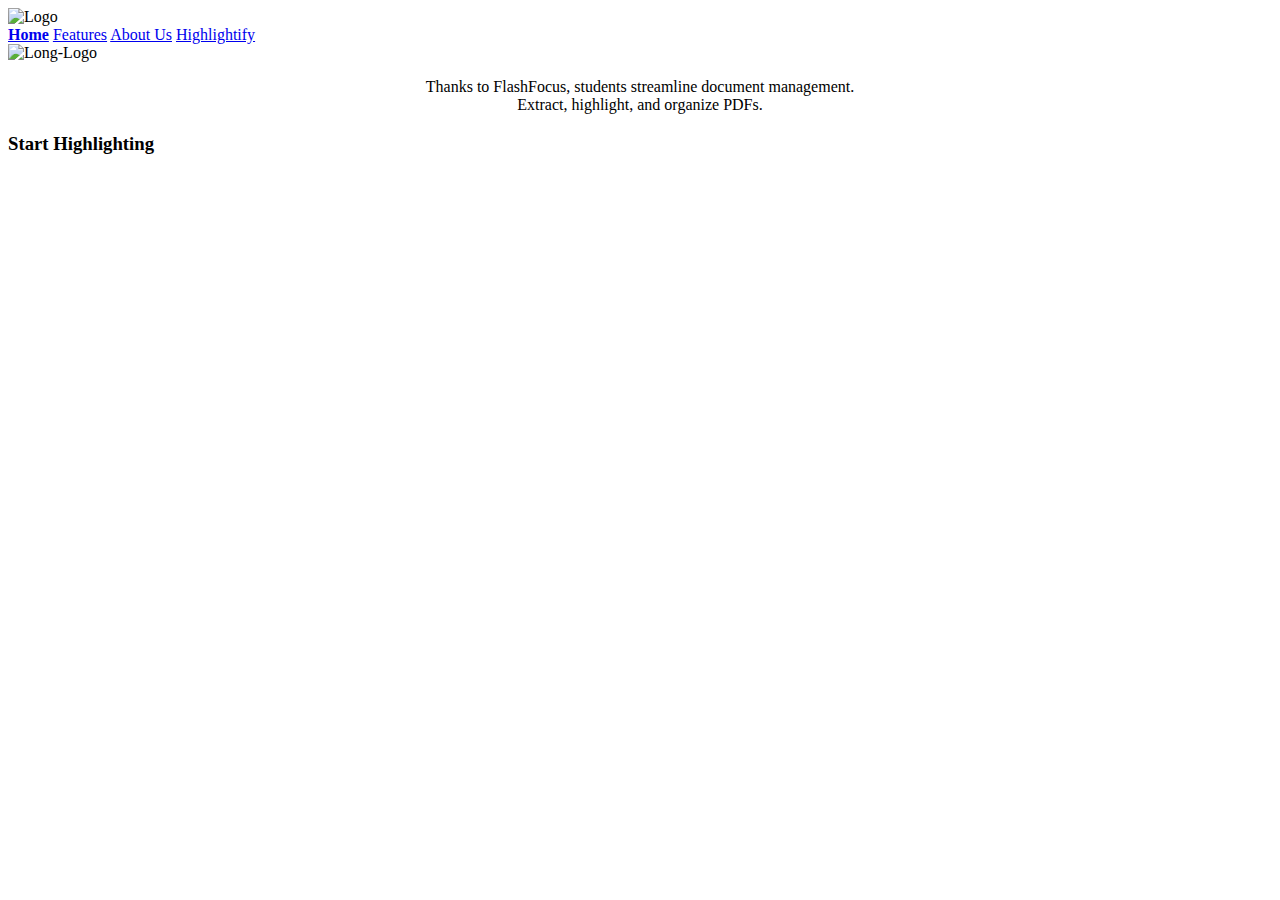
==== myapp/templates/index.html @ 9979d571 "changed file structure" ====
<!DOCTYPE html>
<html lang="en">
<head>
    <meta charset="UTF-8">
    <meta name="viewport" content="width=device-width, initial-scale=1.0">
    
    <link rel="stylesheet" href="css/home.css">
    <link rel="stylesheet" href="css/header.css">
    <link rel="stylesheet" href="../css/default.css">

    <link rel="preconnect" href="https://fonts.googleapis.com">
    <link rel="preconnect" href="https://fonts.gstatic.com" crossorigin>
    <link href="https://fonts.googleapis.com/css2?family=League+Spartan:wght@100..900&display=swap" rel="stylesheet">


    <title>FlashFocus</title>
</head>
<body>
    <header>
        <img src="assets/images/long-logo.png" alt="Logo" height="50">
        <nav>
            <a href="index.html"><strong>Home</strong></a>
            <a href="html/features.html">Features</a>
            <a href="html/about-us.html">About Us</a>
            <a href="html/highlightify.html">Highlightify</a>
        </nav>
    </header>

    <main>
        <img src="assets/images/long-logo.png" alt="Long-Logo" width="800">
        <p style="text-align: center;">Thanks to FlashFocus, students streamline document management.<br>Extract, highlight, and organize PDFs.</p>
        <div id="call-to-action">
            <h3>Start Highlighting</h3>
            <div id="blue-oval"></div>
        </div>
    </main>
</body>
</html>
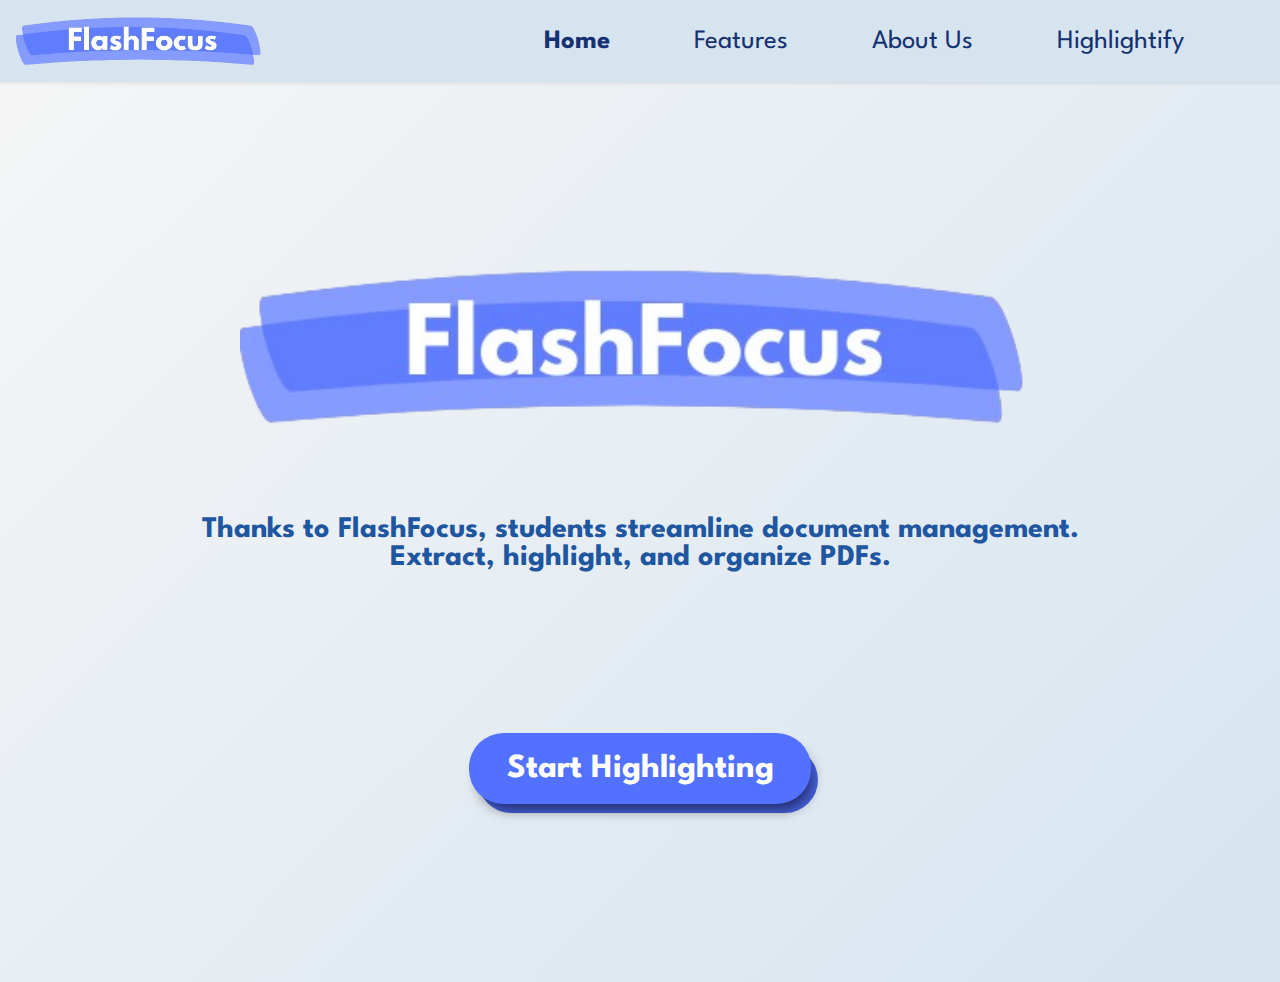
==== commit 93cc18e6: "uhm testing???" ====
--- a/myapp/templates/index.html
+++ b/myapp/templates/index.html
@@ -4,9 +4,9 @@
     <meta charset="UTF-8">
     <meta name="viewport" content="width=device-width, initial-scale=1.0">
     
-    <link rel="stylesheet" href="css/home.css">
-    <link rel="stylesheet" href="css/header.css">
-    <link rel="stylesheet" href="../css/default.css">
+    <link rel="stylesheet" href="../static/css/home.css">
+    <link rel="stylesheet" href="../static/css/header.css">
+    <link rel="stylesheet" href="../static/css/default.css">
 
     <link rel="preconnect" href="https://fonts.googleapis.com">
     <link rel="preconnect" href="https://fonts.gstatic.com" crossorigin>
@@ -17,7 +17,7 @@
 </head>
 <body>
     <header>
-        <img src="assets/images/long-logo.png" alt="Logo" height="50">
+        <img src="../static/assets/images/long-logo.png" alt="Logo" height="50">
         <nav>
             <a href="index.html"><strong>Home</strong></a>
             <a href="html/features.html">Features</a>
@@ -27,7 +27,7 @@
     </header>
 
     <main>
-        <img src="assets/images/long-logo.png" alt="Long-Logo" width="800">
+        <img src="../static/assets/images/long-logo.png" alt="Long-Logo" width="800">
         <p style="text-align: center;">Thanks to FlashFocus, students streamline document management.<br>Extract, highlight, and organize PDFs.</p>
         <div id="call-to-action">
             <h3>Start Highlighting</h3>
--- a/myapp/static/css/home.css
+++ b/myapp/static/css/home.css
@@ -0,0 +1,42 @@
+main {
+    height: 100vh; /* Set the height of the main element to 100% of the viewport height */
+    display: flex;
+    flex-direction: column;
+    align-items: center;
+    justify-content: center;
+    overflow: hidden; /* Disable scrolling for the main content */
+}
+
+main p {
+    font-weight: 700;
+    font-size: 30px;
+    padding-left: 1em; /* Adjusted padding */
+    padding-right: 1em; /* Adjusted padding */
+    padding-top: 3em;
+    color: var(--2);
+}
+
+#call-to-action {
+    position: relative;
+    margin-top: 5.4em;
+    color: white;
+    font-size: 1.8em;
+    background-color: #5271FF;
+    padding: 0.7em;
+    padding-left: 1.3em;
+    padding-right: 1.3em;
+    top: 0.2em;
+    border-radius: 1.2em;
+    box-shadow: 5px 10px 14px -5px rgba(0,0,0,0.57);
+}
+
+#blue-oval {
+    z-index: -1;
+    position: absolute;
+    width: 11.8em;
+    height: 2.3em;
+    border-radius: 1.2em;
+    background-color: #4762DF;
+    left: .3em;
+    top: 0.5em;
+}
--- a/myapp/static/css/header.css
+++ b/myapp/static/css/header.css
@@ -0,0 +1,17 @@
+header {
+    display: flex;
+    padding: 1em;
+    flex-direction: row;
+    align-items: center;
+    justify-content: space-between;
+    flex-wrap: nowrap;
+    background-color: var(--3);
+    box-shadow: rgba(0, 0, 0, 0.1) 0px 1px 4px;
+}
+
+nav a {
+    text-decoration: none;
+    color: var(--1);
+    font-size: 20pt;
+    padding-right: 3em;
+}--- a/myapp/static/css/default.css
+++ b/myapp/static/css/default.css
@@ -0,0 +1,17 @@
+* {
+    margin: 0;
+    padding: 0;
+    font-family: 'League Spartan';
+}
+
+:root {
+    --1 : #163172;
+    --2 : #1E56A0;
+    --3 : #D6E4F0;
+    --4 : #F6F6F6;
+}
+
+body {
+    background-image: linear-gradient(-45deg, var(--3), var(--4));
+    overflow: hidden; /* Disable scrolling for the entire page */
+}